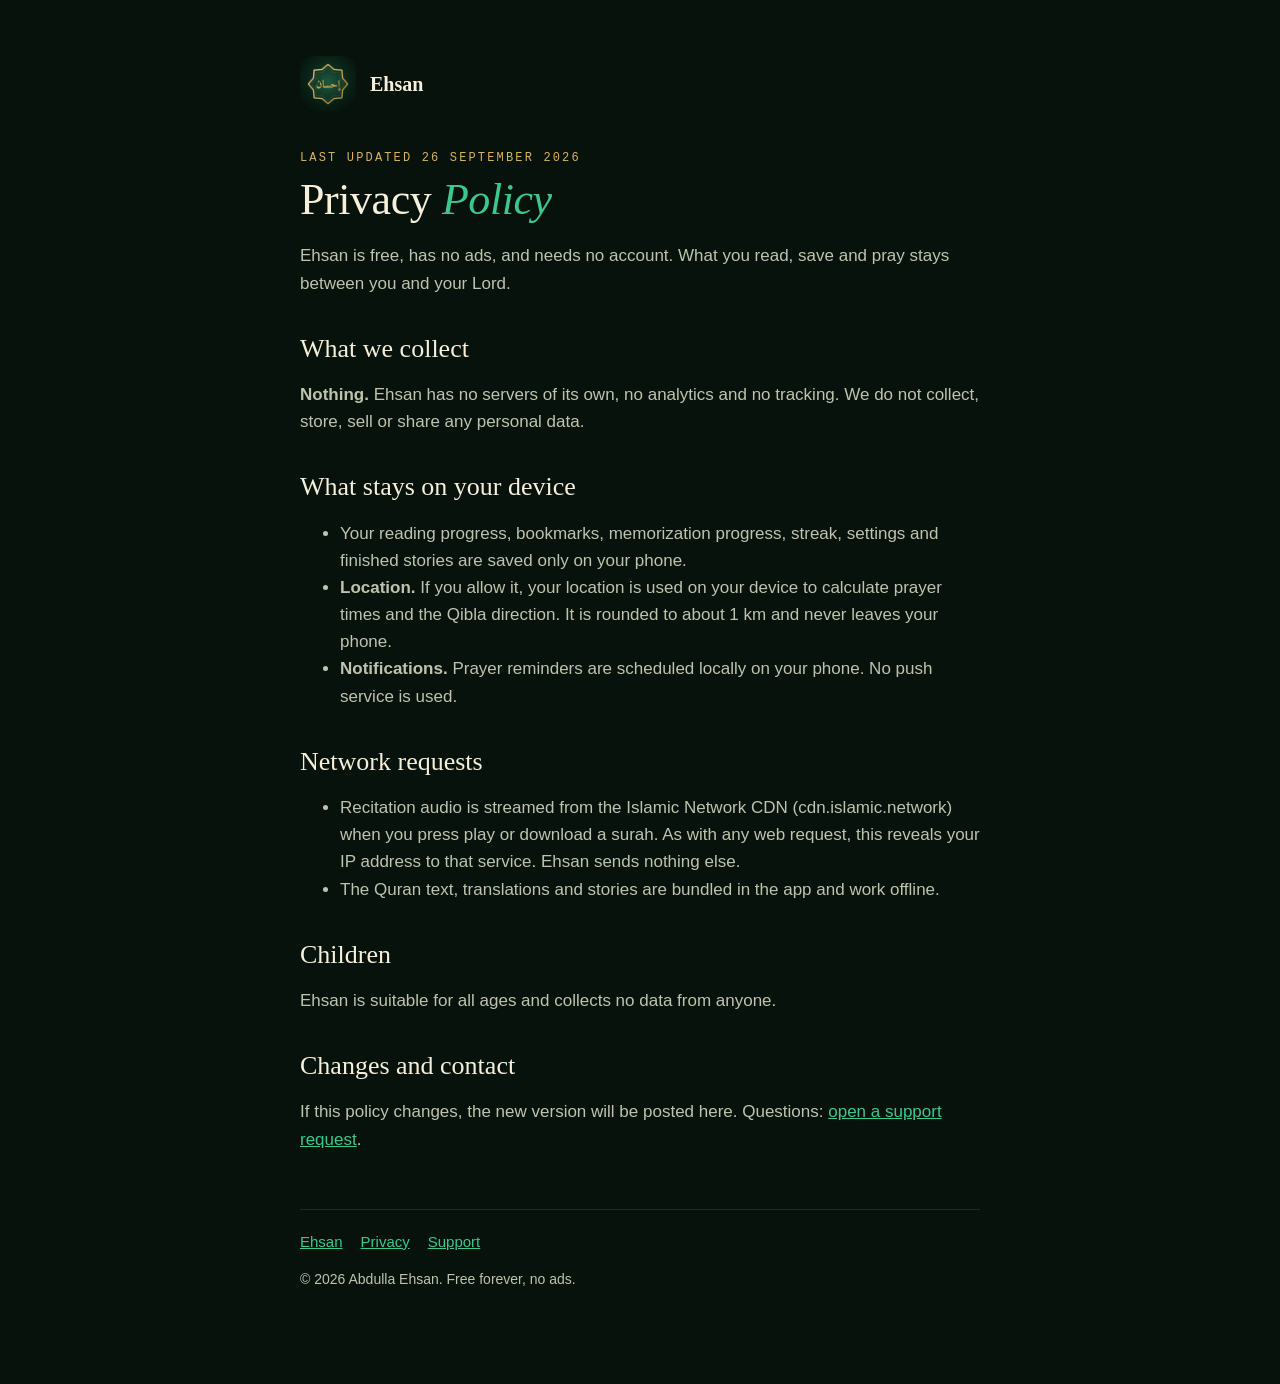
==== privacy.html @ 7769d6d6 "Ehsan site: home, privacy policy, support" ====
<!doctype html><html lang="en"><head><meta charset="utf-8"><meta name="viewport" content="width=device-width,initial-scale=1"><link rel="stylesheet" href="style.css"><link rel="icon" href="icon.png"><title>Ehsan — Privacy Policy</title></head><body><main><header><img src="icon.png" alt=""><a href="./">Ehsan</a></header>
<div class="eyebrow">Last updated 26 September 2026</div>
<h1>Privacy <em>Policy</em></h1>
<p>Ehsan is free, has no ads, and needs no account. What you read, save and pray stays between you and your Lord.</p>
<h2>What we collect</h2><p><strong>Nothing.</strong> Ehsan has no servers of its own, no analytics and no tracking. We do not collect, store, sell or share any personal data.</p>
<h2>What stays on your device</h2>
<ul><li>Your reading progress, bookmarks, memorization progress, streak, settings and finished stories are saved only on your phone.</li>
<li><strong>Location.</strong> If you allow it, your location is used on your device to calculate prayer times and the Qibla direction. It is rounded to about 1 km and never leaves your phone.</li>
<li><strong>Notifications.</strong> Prayer reminders are scheduled locally on your phone. No push service is used.</li></ul>
<h2>Network requests</h2>
<ul><li>Recitation audio is streamed from the Islamic Network CDN (cdn.islamic.network) when you press play or download a surah. As with any web request, this reveals your IP address to that service. Ehsan sends nothing else.</li>
<li>The Quran text, translations and stories are bundled in the app and work offline.</li></ul>
<h2>Children</h2><p>Ehsan is suitable for all ages and collects no data from anyone.</p>
<h2>Changes and contact</h2><p>If this policy changes, the new version will be posted here. Questions: <a href="https://github.com/AbdullaE100/ehsan-app/issues">open a support request</a>.</p>
<footer><nav><a href="./">Ehsan</a><a href="privacy.html">Privacy</a><a href="support.html">Support</a></nav><p>© 2026 Abdulla Ehsan. Free forever, no ads.</p></footer></main></body></html>
---- style.css ----
:root{--bg:#07120D;--s1:#0E1C15;--t1:#F6EFD9;--t2:#BFC3AE;--t3:#86917F;--green:#3CC78F;--gold:#D9B35B;--line:rgba(246,239,217,.11)}
*{box-sizing:border-box}
body{margin:0;background:var(--bg);color:var(--t1);font:17px/1.6 -apple-system,BlinkMacSystemFont,"Segoe UI",Roboto,sans-serif;-webkit-font-smoothing:antialiased}
main{max-width:720px;margin:0 auto;padding:56px 20px 80px}
header{display:flex;align-items:center;gap:14px;margin-bottom:40px}
header img{width:56px;height:56px;border-radius:13px}
header a{color:var(--t1);text-decoration:none;font:600 20px/1.2 Georgia,serif}
.eyebrow{font:500 12px/1 ui-monospace,Menlo,monospace;letter-spacing:.18em;text-transform:uppercase;color:var(--gold)}
h1{font:400 44px/1.1 Georgia,"Times New Roman",serif;margin:12px 0 18px;letter-spacing:-.01em}
h1 em{color:var(--green)}
h2{font:400 26px/1.2 Georgia,serif;margin:36px 0 8px}
p,li{color:var(--t2)}
a{color:var(--green)}
.card{background:var(--s1);border:1px solid var(--line);border-radius:20px;padding:22px;margin:20px 0}
.ar{font:48px/1.4 "Amiri","Geeza Pro",serif;color:var(--gold);text-align:center;margin:0}
footer{margin-top:56px;color:var(--t3);font-size:14px;border-top:1px solid var(--line);padding-top:20px}
nav a{margin-right:18px;font-size:15px}
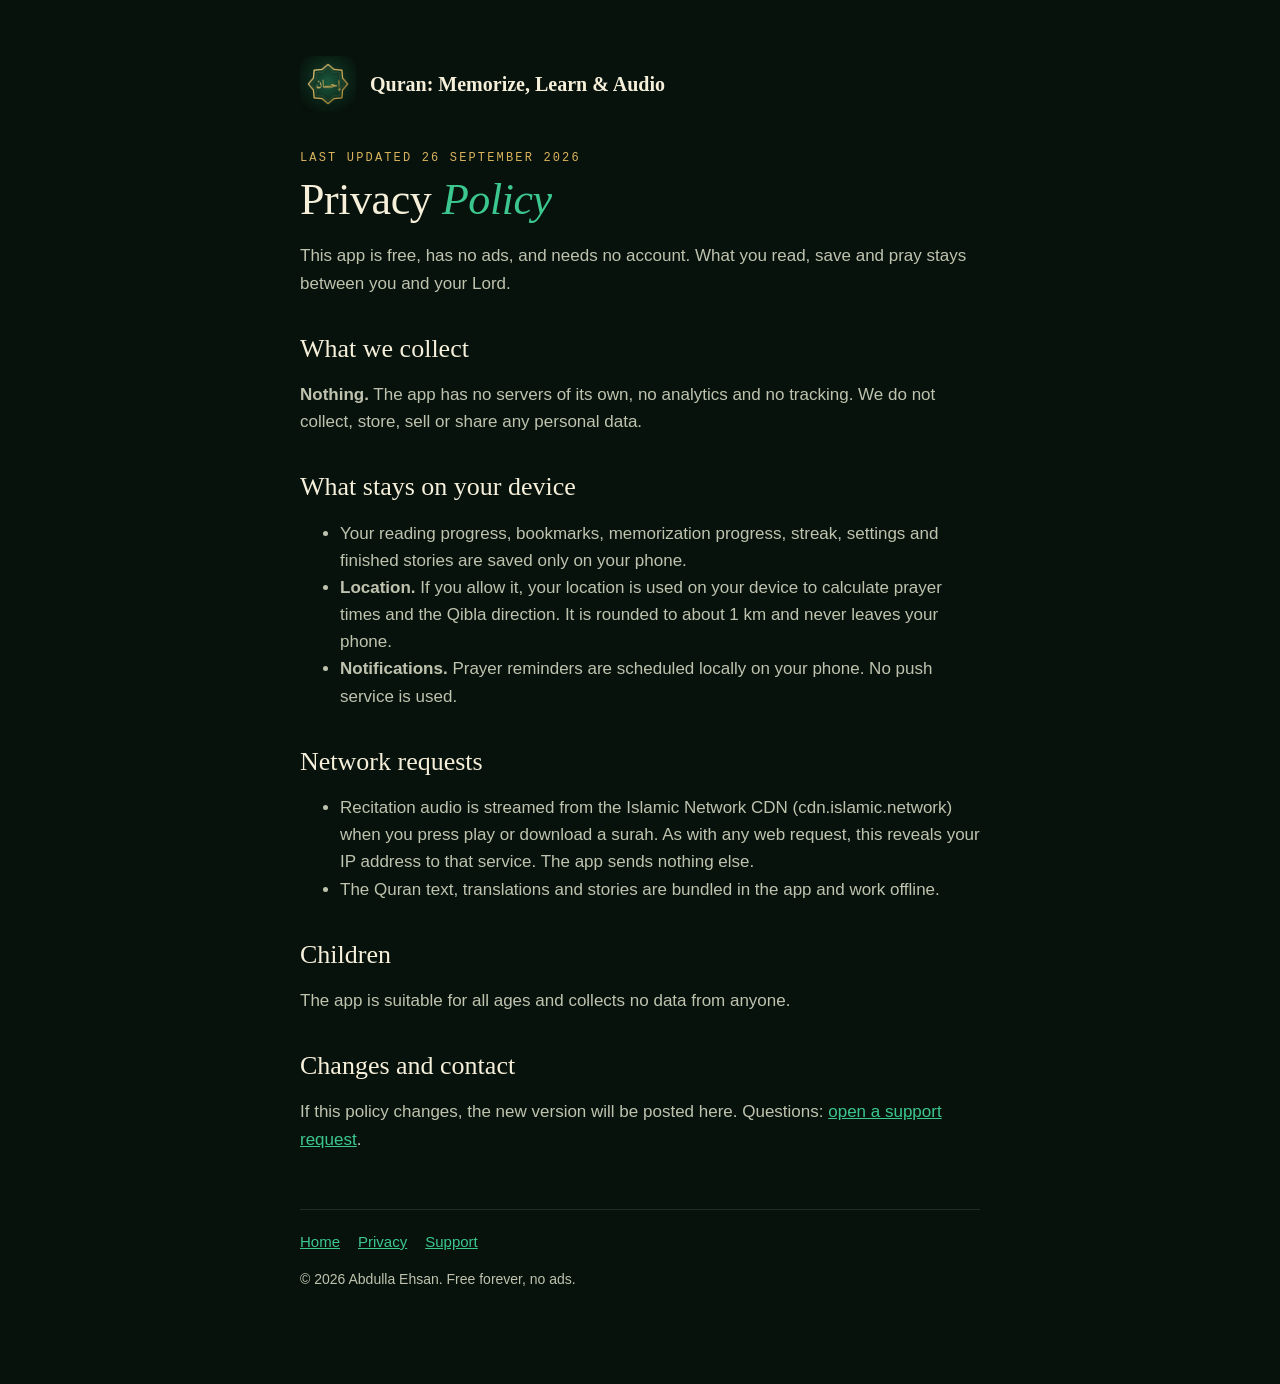
==== commit 6c94e895: "Use the App Store name on the site" ====
--- a/privacy.html
+++ b/privacy.html
@@ -1,15 +1,15 @@
-<!doctype html><html lang="en"><head><meta charset="utf-8"><meta name="viewport" content="width=device-width,initial-scale=1"><link rel="stylesheet" href="style.css"><link rel="icon" href="icon.png"><title>Ehsan — Privacy Policy</title></head><body><main><header><img src="icon.png" alt=""><a href="./">Ehsan</a></header>
+<!doctype html><html lang="en"><head><meta charset="utf-8"><meta name="viewport" content="width=device-width,initial-scale=1"><link rel="stylesheet" href="style.css"><link rel="icon" href="icon.png"><title>Privacy Policy — Quran: Memorize, Learn &amp; Audio</title></head><body><main><header><img src="icon.png" alt=""><a href="./">Quran: Memorize, Learn &amp; Audio</a></header>
 <div class="eyebrow">Last updated 26 September 2026</div>
 <h1>Privacy <em>Policy</em></h1>
-<p>Ehsan is free, has no ads, and needs no account. What you read, save and pray stays between you and your Lord.</p>
-<h2>What we collect</h2><p><strong>Nothing.</strong> Ehsan has no servers of its own, no analytics and no tracking. We do not collect, store, sell or share any personal data.</p>
+<p>This app is free, has no ads, and needs no account. What you read, save and pray stays between you and your Lord.</p>
+<h2>What we collect</h2><p><strong>Nothing.</strong> The app has no servers of its own, no analytics and no tracking. We do not collect, store, sell or share any personal data.</p>
 <h2>What stays on your device</h2>
 <ul><li>Your reading progress, bookmarks, memorization progress, streak, settings and finished stories are saved only on your phone.</li>
 <li><strong>Location.</strong> If you allow it, your location is used on your device to calculate prayer times and the Qibla direction. It is rounded to about 1 km and never leaves your phone.</li>
 <li><strong>Notifications.</strong> Prayer reminders are scheduled locally on your phone. No push service is used.</li></ul>
 <h2>Network requests</h2>
-<ul><li>Recitation audio is streamed from the Islamic Network CDN (cdn.islamic.network) when you press play or download a surah. As with any web request, this reveals your IP address to that service. Ehsan sends nothing else.</li>
+<ul><li>Recitation audio is streamed from the Islamic Network CDN (cdn.islamic.network) when you press play or download a surah. As with any web request, this reveals your IP address to that service. The app sends nothing else.</li>
 <li>The Quran text, translations and stories are bundled in the app and work offline.</li></ul>
-<h2>Children</h2><p>Ehsan is suitable for all ages and collects no data from anyone.</p>
+<h2>Children</h2><p>The app is suitable for all ages and collects no data from anyone.</p>
 <h2>Changes and contact</h2><p>If this policy changes, the new version will be posted here. Questions: <a href="https://github.com/AbdullaE100/ehsan-app/issues">open a support request</a>.</p>
-<footer><nav><a href="./">Ehsan</a><a href="privacy.html">Privacy</a><a href="support.html">Support</a></nav><p>© 2026 Abdulla Ehsan. Free forever, no ads.</p></footer></main></body></html>
+<footer><nav><a href="./">Home</a><a href="privacy.html">Privacy</a><a href="support.html">Support</a></nav><p>© 2026 Abdulla Ehsan. Free forever, no ads.</p></footer></main></body></html>
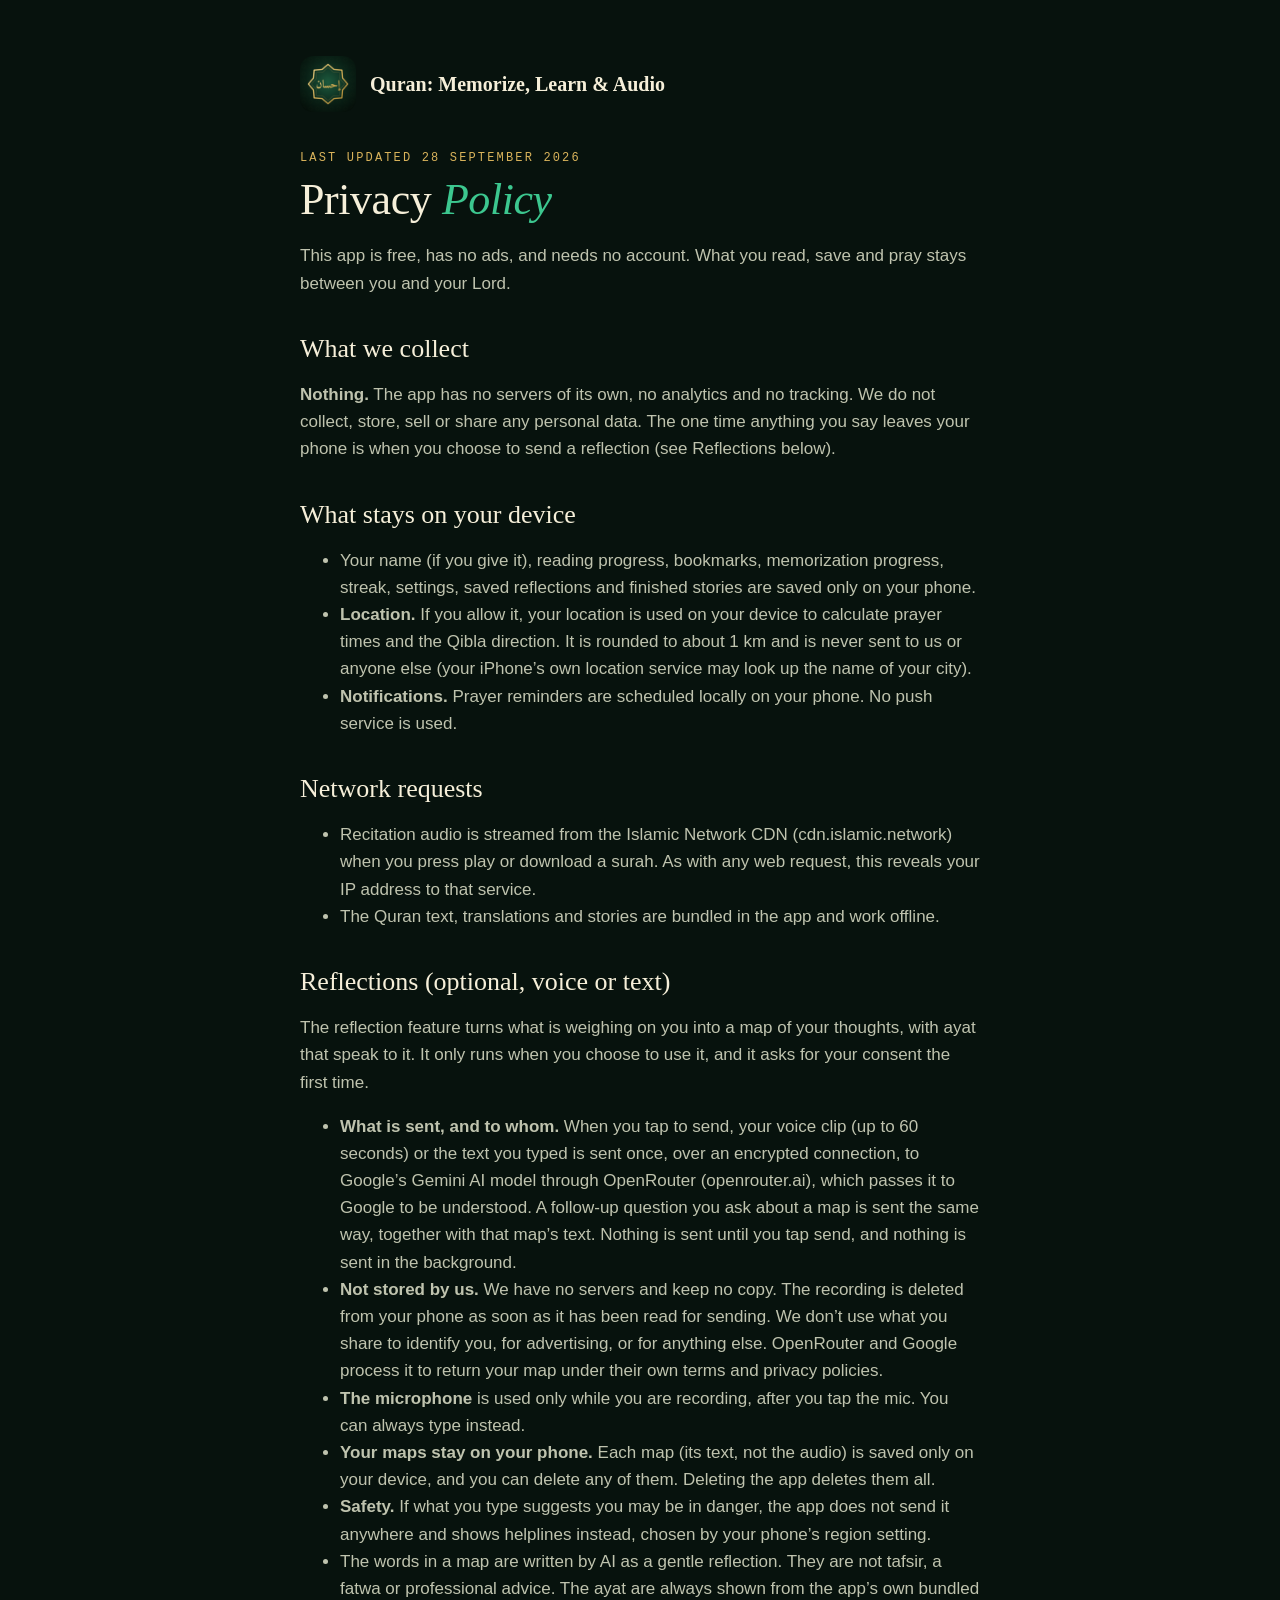
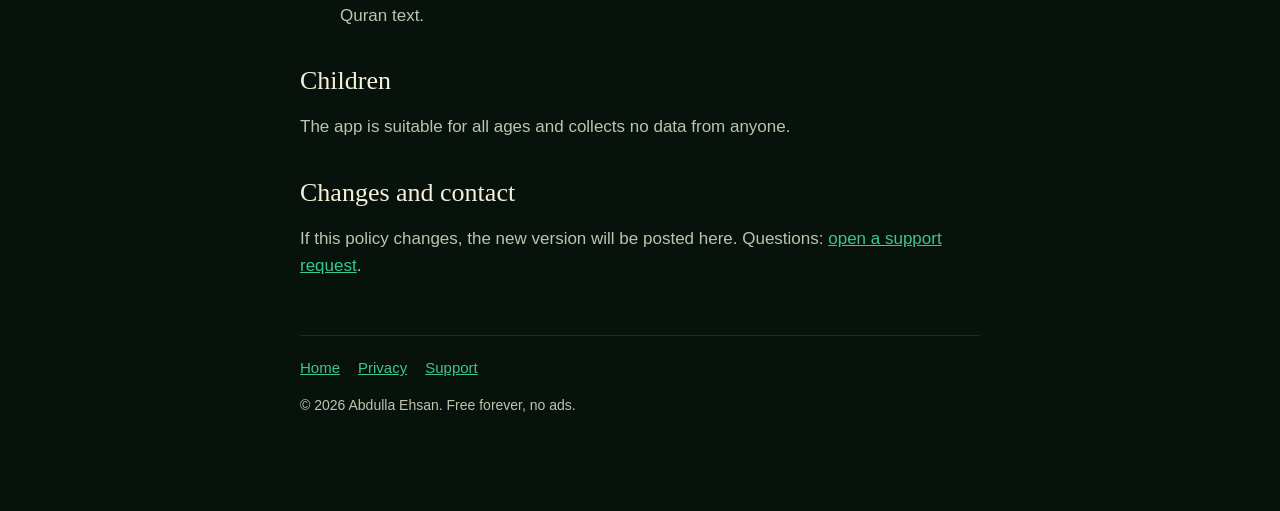
==== commit 191ce713: "Privacy policy: optional voice/text reflections (Gemini via OpenRouter), name stored on device" ====
--- a/privacy.html
+++ b/privacy.html
@@ -1,15 +1,23 @@
 <!doctype html><html lang="en"><head><meta charset="utf-8"><meta name="viewport" content="width=device-width,initial-scale=1"><link rel="stylesheet" href="style.css"><link rel="icon" href="icon.png"><title>Privacy Policy — Quran: Memorize, Learn &amp; Audio</title></head><body><main><header><img src="icon.png" alt=""><a href="./">Quran: Memorize, Learn &amp; Audio</a></header>
-<div class="eyebrow">Last updated 26 September 2026</div>
+<div class="eyebrow">Last updated 28 September 2026</div>
 <h1>Privacy <em>Policy</em></h1>
 <p>This app is free, has no ads, and needs no account. What you read, save and pray stays between you and your Lord.</p>
-<h2>What we collect</h2><p><strong>Nothing.</strong> The app has no servers of its own, no analytics and no tracking. We do not collect, store, sell or share any personal data.</p>
+<h2>What we collect</h2><p><strong>Nothing.</strong> The app has no servers of its own, no analytics and no tracking. We do not collect, store, sell or share any personal data. The one time anything you say leaves your phone is when you choose to send a reflection (see Reflections below).</p>
 <h2>What stays on your device</h2>
-<ul><li>Your reading progress, bookmarks, memorization progress, streak, settings and finished stories are saved only on your phone.</li>
-<li><strong>Location.</strong> If you allow it, your location is used on your device to calculate prayer times and the Qibla direction. It is rounded to about 1 km and never leaves your phone.</li>
+<ul><li>Your name (if you give it), reading progress, bookmarks, memorization progress, streak, settings, saved reflections and finished stories are saved only on your phone.</li>
+<li><strong>Location.</strong> If you allow it, your location is used on your device to calculate prayer times and the Qibla direction. It is rounded to about 1 km and is never sent to us or anyone else (your iPhone’s own location service may look up the name of your city).</li>
 <li><strong>Notifications.</strong> Prayer reminders are scheduled locally on your phone. No push service is used.</li></ul>
 <h2>Network requests</h2>
-<ul><li>Recitation audio is streamed from the Islamic Network CDN (cdn.islamic.network) when you press play or download a surah. As with any web request, this reveals your IP address to that service. The app sends nothing else.</li>
+<ul><li>Recitation audio is streamed from the Islamic Network CDN (cdn.islamic.network) when you press play or download a surah. As with any web request, this reveals your IP address to that service.</li>
 <li>The Quran text, translations and stories are bundled in the app and work offline.</li></ul>
+<h2>Reflections (optional, voice or text)</h2>
+<p>The reflection feature turns what is weighing on you into a map of your thoughts, with ayat that speak to it. It only runs when you choose to use it, and it asks for your consent the first time.</p>
+<ul><li><strong>What is sent, and to whom.</strong> When you tap to send, your voice clip (up to 60 seconds) or the text you typed is sent once, over an encrypted connection, to Google’s Gemini AI model through OpenRouter (openrouter.ai), which passes it to Google to be understood. A follow-up question you ask about a map is sent the same way, together with that map’s text. Nothing is sent until you tap send, and nothing is sent in the background.</li>
+<li><strong>Not stored by us.</strong> We have no servers and keep no copy. The recording is deleted from your phone as soon as it has been read for sending. We don’t use what you share to identify you, for advertising, or for anything else. OpenRouter and Google process it to return your map under their own terms and privacy policies.</li>
+<li><strong>The microphone</strong> is used only while you are recording, after you tap the mic. You can always type instead.</li>
+<li><strong>Your maps stay on your phone.</strong> Each map (its text, not the audio) is saved only on your device, and you can delete any of them. Deleting the app deletes them all.</li>
+<li><strong>Safety.</strong> If what you type suggests you may be in danger, the app does not send it anywhere and shows helplines instead, chosen by your phone’s region setting.</li>
+<li>The words in a map are written by AI as a gentle reflection. They are not tafsir, a fatwa or professional advice. The ayat are always shown from the app’s own bundled Quran text.</li></ul>
 <h2>Children</h2><p>The app is suitable for all ages and collects no data from anyone.</p>
 <h2>Changes and contact</h2><p>If this policy changes, the new version will be posted here. Questions: <a href="https://github.com/AbdullaE100/ehsan-app/issues">open a support request</a>.</p>
 <footer><nav><a href="./">Home</a><a href="privacy.html">Privacy</a><a href="support.html">Support</a></nav><p>© 2026 Abdulla Ehsan. Free forever, no ads.</p></footer></main></body></html>
